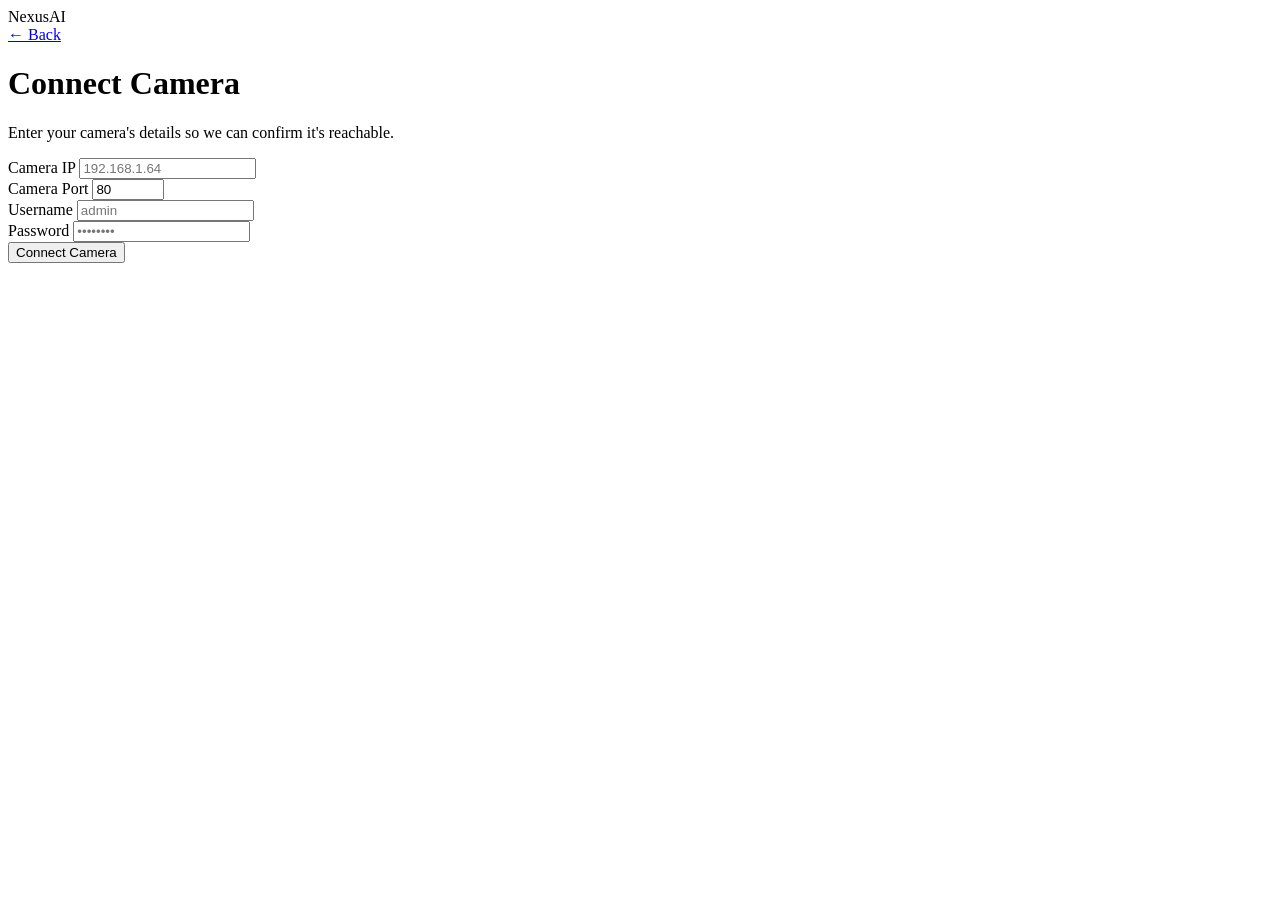
==== frontend/connect_camera.html @ fdd08b06 "Kgabo additions" ====
<!DOCTYPE html>
<html lang="en">
<head>
    <meta charset="UTF-8">
    <meta name="viewport" content="width=device-width, initial-scale=1.0">
    <title>Connect Camera — NexusAI</title>
    <link rel="preconnect" href="https://fonts.googleapis.com">
    <link rel="preconnect" href="https://fonts.gstatic.com" crossorigin>
    <link href="https://fonts.googleapis.com/css2?family=Space+Grotesk:wght@500;600;700&family=Inter:wght@400;500&family=IBM+Plex+Mono:wght@400;500&display=swap" rel="stylesheet">
    <!-- <link rel="stylesheet" href="styles.css"> -->
</head>
<body>

    <nav class="nav">
      <div class="wrap">
        <div class="logo">Nexus<span>AI</span></div>
        <a href="index.html" class="back-link">← Back</a>
      </div>
    </nav>

    <div class="form-shell">
      <div class="form-card">
        <h1>Connect Camera</h1>
        <p class="form-sub">Enter your camera's details so we can confirm it's reachable.</p>

        <form id="connect-camera-form">
            <div class="field">
                <label for="camera_ip">Camera IP</label>
                <input type="text" id="camera_ip" name="camera_ip" placeholder="192.168.1.64" required>
            </div>

            <div class="field">
                <label for="camera_port">Camera Port</label>
                <input type="number" id="camera_port" name="camera_port" placeholder="80" min="1" max="65535" value="80" required>
            </div>

            <div class="field">
                <label for="username">Username</label>
                <input type="text" id="username" name="username" placeholder="admin" required>
            </div>

            <div class="field">
                <label for="password">Password</label>
                <input type="password" id="password" name="password" placeholder="••••••••" required>
            </div>

            <button type="submit" id="submit-btn" class="btn btn-primary">Connect Camera</button>
        </form>

        <p id="connect-status" class="form-status"></p>
      </div>
    </div>

    <script src="camera.js"></script>
</body>
</html>
---- frontend/styles.css ----
/* ==========================================================================
   NexusAI — design tokens
   Concept: an old analog monitoring station — amber phosphor displays,
   on-screen camera chrome (REC dot, timestamps, corner reticles),
   monospace overlay text. Not the generic acid-green "hacker" look —
   amber reads as instrumentation, not cliché terminal.
   ========================================================================== */

:root {
  /* color */
  --bg: #0d0c0a;
  --bg-raised: #17150f;
  --panel: #1c1911;
  --border: #322c1e;
  --border-soft: #241f15;

  --text: #f1ede0;
  --text-muted: #948c72;
  --text-faint: #5c5642;

  --amber: #ffb020;
  --amber-dim: #7a5a1e;
  --amber-wash: rgba(255, 176, 32, 0.08);

  --rec: #ff3b30;

  /* type */
  --font-display: "Space Grotesk", sans-serif;
  --font-body: "Inter", sans-serif;
  --font-mono: "IBM Plex Mono", monospace;

  /* layout */
  --maxw: 1120px;
  --radius: 3px;
}

* {
  box-sizing: border-box;
}

html {
  scroll-behavior: smooth;
}

body {
  margin: 0;
  background: var(--bg);
  color: var(--text);
  font-family: var(--font-body);
  font-size: 16px;
  line-height: 1.6;
  -webkit-font-smoothing: antialiased;
}

a {
  color: inherit;
}

h1, h2, h3 {
  font-family: var(--font-display);
  font-weight: 600;
  line-height: 1.1;
  margin: 0;
  letter-spacing: -0.01em;
}

p {
  margin: 0;
}

.wrap {
  max-width: var(--maxw);
  margin: 0 auto;
  padding: 0 32px;
}

:focus-visible {
  outline: 2px solid var(--amber);
  outline-offset: 3px;
}

/* --------------------------------------------------------------------------
   Monospace "OSD" chrome — badges, REC indicator, timestamps
   -------------------------------------------------------------------------- */

.osd {
  font-family: var(--font-mono);
  font-size: 12px;
  letter-spacing: 0.06em;
  text-transform: uppercase;
  color: var(--text-muted);
}

.rec-dot {
  display: inline-block;
  width: 7px;
  height: 7px;
  border-radius: 50%;
  background: var(--rec);
  margin-right: 8px;
  animation: pulse 2s ease-in-out infinite;
}

@keyframes pulse {
  0%, 100% { opacity: 1; }
  50% { opacity: 0.25; }
}

@media (prefers-reduced-motion: reduce) {
  .rec-dot { animation: none; }
}

/* --------------------------------------------------------------------------
   Nav
   -------------------------------------------------------------------------- */

.nav {
  border-bottom: 1px solid var(--border-soft);
  background: var(--bg);
}

.nav .wrap {
  height: 72px;
  display: flex;
  align-items: center;
  justify-content: space-between;
}

.logo {
  font-family: var(--font-display);
  font-size: 18px;
  font-weight: 700;
  letter-spacing: -0.01em;
}

.logo span {
  color: var(--amber);
}

.nav-status {
  display: flex;
  align-items: center;
}

.back-link {
  text-decoration: none;
  font-family: var(--font-mono);
  font-size: 12px;
  letter-spacing: 0.06em;
  text-transform: uppercase;
  color: var(--text-muted);
  border: 1px solid var(--border);
  padding: 8px 14px;
  border-radius: var(--radius);
  transition: border-color 0.15s ease, color 0.15s ease;
}

.back-link:hover {
  border-color: var(--amber-dim);
  color: var(--amber);
}

/* --------------------------------------------------------------------------
   Buttons
   -------------------------------------------------------------------------- */

.btn {
  display: inline-flex;
  align-items: center;
  gap: 10px;
  font-family: var(--font-mono);
  font-size: 13px;
  letter-spacing: 0.06em;
  text-transform: uppercase;
  text-decoration: none;
  border-radius: var(--radius);
  padding: 15px 26px;
  border: 1px solid transparent;
  cursor: pointer;
  transition: transform 0.12s ease, background 0.15s ease, border-color 0.15s ease;
}

.btn:active {
  transform: translateY(1px);
}

.btn-primary {
  background: var(--amber);
  color: #1a1305;
  font-weight: 600;
}

.btn-primary:hover {
  background: #ffc04d;
}

.btn-primary:disabled {
  background: var(--amber-dim);
  color: #cbb98a;
  cursor: default;
}

.btn-ghost {
  background: transparent;
  color: var(--text);
  border-color: var(--border);
}

.btn-ghost:hover {
  border-color: var(--amber-dim);
  color: var(--amber);
}

/* --------------------------------------------------------------------------
   Hero — viewfinder frame with corner reticles
   -------------------------------------------------------------------------- */

.hero {
  padding: 64px 0 96px;
}

.hero-frame {
  position: relative;
  border: 1px solid var(--border);
  background:
    linear-gradient(180deg, var(--amber-wash), transparent 40%),
    var(--bg-raised);
  padding: 72px 56px;
  overflow: hidden;
}

.hero-frame::after {
  content: "";
  position: absolute;
  inset: 0;
  background: repeating-linear-gradient(
    0deg,
    rgba(255, 255, 255, 0.015) 0px,
    rgba(255, 255, 255, 0.015) 1px,
    transparent 1px,
    transparent 3px
  );
  pointer-events: none;
}

@media (prefers-reduced-motion: no-preference) {
  .hero-frame::before {
    content: "";
    position: absolute;
    left: 0;
    right: 0;
    height: 120px;
    background: linear-gradient(180deg, transparent, rgba(255, 176, 32, 0.06), transparent);
    animation: scan 7s linear infinite;
    pointer-events: none;
  }
}

@keyframes scan {
  0% { top: -120px; }
  100% { top: 100%; }
}

.corner {
  position: absolute;
  width: 22px;
  height: 22px;
  border: 2px solid var(--amber-dim);
}

.corner.tl { top: 14px; left: 14px; border-right: none; border-bottom: none; }
.corner.tr { top: 14px; right: 14px; border-left: none; border-bottom: none; }
.corner.bl { bottom: 14px; left: 14px; border-right: none; border-top: none; }
.corner.br { bottom: 14px; right: 14px; border-left: none; border-top: none; }

.hero-eyebrow {
  display: inline-flex;
  align-items: center;
  margin-bottom: 24px;
}

.hero h1 {
  font-size: clamp(34px, 5vw, 54px);
  max-width: 15ch;
  margin-bottom: 20px;
}

.hero-sub {
  color: var(--text-muted);
  font-size: 17px;
  max-width: 52ch;
  margin-bottom: 36px;
}

/* --------------------------------------------------------------------------
   Detection grid
   -------------------------------------------------------------------------- */

.section {
  padding: 88px 0;
  border-top: 1px solid var(--border-soft);
}

.section-head {
  margin-bottom: 48px;
  max-width: 60ch;
}

.section-eyebrow {
  color: var(--amber);
  margin-bottom: 14px;
  display: block;
}

.section-head h2 {
  font-size: clamp(24px, 3vw, 32px);
  margin-bottom: 12px;
}

.section-head p {
  color: var(--text-muted);
}

.detect-grid {
  display: grid;
  grid-template-columns: repeat(auto-fit, minmax(240px, 1fr));
  gap: 1px;
  background: var(--border-soft);
  border: 1px solid var(--border-soft);
}

.detect-card {
  position: relative;
  background: var(--bg);
  padding: 28px 24px;
}

.detect-card .osd {
  color: var(--amber-dim);
  display: block;
  margin-bottom: 14px;
}

.detect-card h3 {
  font-size: 16px;
  margin-bottom: 10px;
}

.detect-card p {
  color: var(--text-muted);
  font-size: 14px;
}

/* --------------------------------------------------------------------------
   Timeline ("how it works" — order carries real meaning here)
   -------------------------------------------------------------------------- */

.timeline {
  display: grid;
  grid-template-columns: repeat(3, 1fr);
  gap: 40px;
  position: relative;
}

.timeline::before {
  content: "";
  position: absolute;
  top: 11px;
  left: 0;
  right: 0;
  height: 1px;
  background: var(--border);
}

.timeline-step {
  position: relative;
}

.timeline-marker {
  width: 11px;
  height: 11px;
  border: 2px solid var(--amber);
  background: var(--bg);
  border-radius: 50%;
  margin-bottom: 20px;
  position: relative;
  z-index: 1;
}

.timeline-step .osd {
  display: block;
  margin-bottom: 8px;
}

.timeline-step h3 {
  font-size: 17px;
  margin-bottom: 8px;
}

.timeline-step p {
  color: var(--text-muted);
  font-size: 14px;
}

@media (max-width: 720px) {
  .timeline {
    grid-template-columns: 1fr;
    gap: 32px;
  }
  .timeline::before {
    display: none;
  }
}

/* --------------------------------------------------------------------------
   CTA band
   -------------------------------------------------------------------------- */

.cta-band {
  border-top: 1px solid var(--border-soft);
  padding: 80px 0;
  text-align: center;
}

.cta-band h2 {
  font-size: clamp(22px, 3vw, 30px);
  margin-bottom: 28px;
  max-width: 26ch;
  margin-left: auto;
  margin-right: auto;
}

/* --------------------------------------------------------------------------
   Footer
   -------------------------------------------------------------------------- */

footer {
  border-top: 1px solid var(--border-soft);
  padding: 28px 0;
}

footer .wrap {
  display: flex;
  justify-content: space-between;
  align-items: center;
  flex-wrap: wrap;
  gap: 12px;
}

/* ==========================================================================
   Form page
   ========================================================================== */

.form-shell {
  min-height: calc(100vh - 73px);
  display: flex;
  align-items: flex-start;
  justify-content: center;
  padding: 64px 24px;
}

.form-card {
  width: 100%;
  max-width: 480px;
  background: var(--bg-raised);
  border: 1px solid var(--border);
  padding: 40px;
}

.form-card h1 {
  font-size: 24px;
  margin-bottom: 8px;
}

.form-sub {
  color: var(--text-muted);
  font-size: 14px;
  margin-bottom: 32px;
}

.field {
  margin-bottom: 22px;
}

.field label {
  display: block;
  font-family: var(--font-mono);
  font-size: 12px;
  letter-spacing: 0.05em;
  text-transform: uppercase;
  color: var(--text-muted);
  margin-bottom: 8px;
}

.field label .req {
  color: var(--amber);
}

.field input {
  width: 100%;
  background: var(--panel);
  border: 1px solid var(--border);
  color: var(--text);
  font-family: var(--font-body);
  font-size: 14px;
  padding: 12px 14px;
  border-radius: var(--radius);
}

.field input::placeholder {
  color: var(--text-faint);
}

.field input:focus {
  outline: none;
  border-color: var(--amber-dim);
}

.field-row {
  display: flex;
  gap: 16px;
}

.field-row .field {
  flex: 1;
}

.form-card .btn {
  width: 100%;
  justify-content: center;
  margin-top: 8px;
}

.form-status {
  margin-top: 18px;
  font-family: var(--font-mono);
  font-size: 13px;
  display: none;
}

.form-status.visible {
  display: block;
}

.form-status.error {
  color: var(--rec);
}

.qr-result {
  margin-top: 28px;
  padding-top: 28px;
  border-top: 1px dashed var(--border);
  text-align: center;
  display: none;
}

.qr-result.visible {
  display: block;
}

.qr-result img {
  width: 180px;
  height: 180px;
  background: #fff;
  padding: 10px;
  border-radius: var(--radius);
}

.qr-result p {
  margin-top: 16px;
  color: var(--text-muted);
  font-size: 13px;
}

.qr-result .token {
  font-family: var(--font-mono);
  color: var(--text);
  font-size: 12px;
  word-break: break-all;
  margin-top: 8px;
}
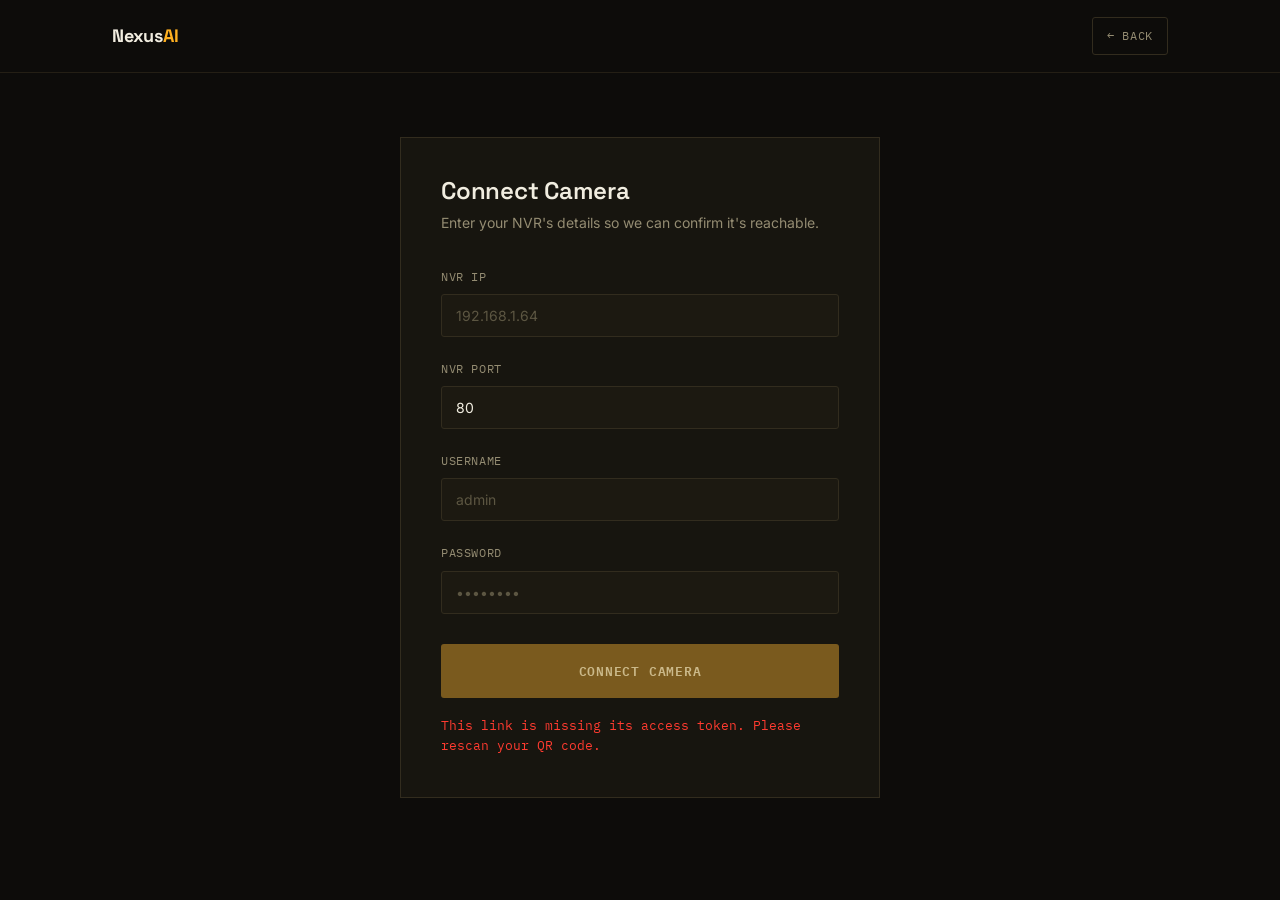
==== commit 655ed2a1: "Initial commit" ====
--- a/frontend/connect_camera.html
+++ b/frontend/connect_camera.html
@@ -7,7 +7,7 @@
     <link rel="preconnect" href="https://fonts.googleapis.com">
     <link rel="preconnect" href="https://fonts.gstatic.com" crossorigin>
     <link href="https://fonts.googleapis.com/css2?family=Space+Grotesk:wght@500;600;700&family=Inter:wght@400;500&family=IBM+Plex+Mono:wght@400;500&display=swap" rel="stylesheet">
-    <!-- <link rel="stylesheet" href="styles.css"> -->
+    <link rel="stylesheet" href="styles.css">
 </head>
 <body>
 
@@ -21,16 +21,16 @@
     <div class="form-shell">
       <div class="form-card">
         <h1>Connect Camera</h1>
-        <p class="form-sub">Enter your camera's details so we can confirm it's reachable.</p>
+        <p class="form-sub" id="client-name">Enter your NVR's details so we can confirm it's reachable.</p>
 
         <form id="connect-camera-form">
             <div class="field">
-                <label for="camera_ip">Camera IP</label>
+                <label for="camera_ip">NVR IP</label>
                 <input type="text" id="camera_ip" name="camera_ip" placeholder="192.168.1.64" required>
             </div>
 
             <div class="field">
-                <label for="camera_port">Camera Port</label>
+                <label for="camera_port">NVR Port</label>
                 <input type="number" id="camera_port" name="camera_port" placeholder="80" min="1" max="65535" value="80" required>
             </div>
 
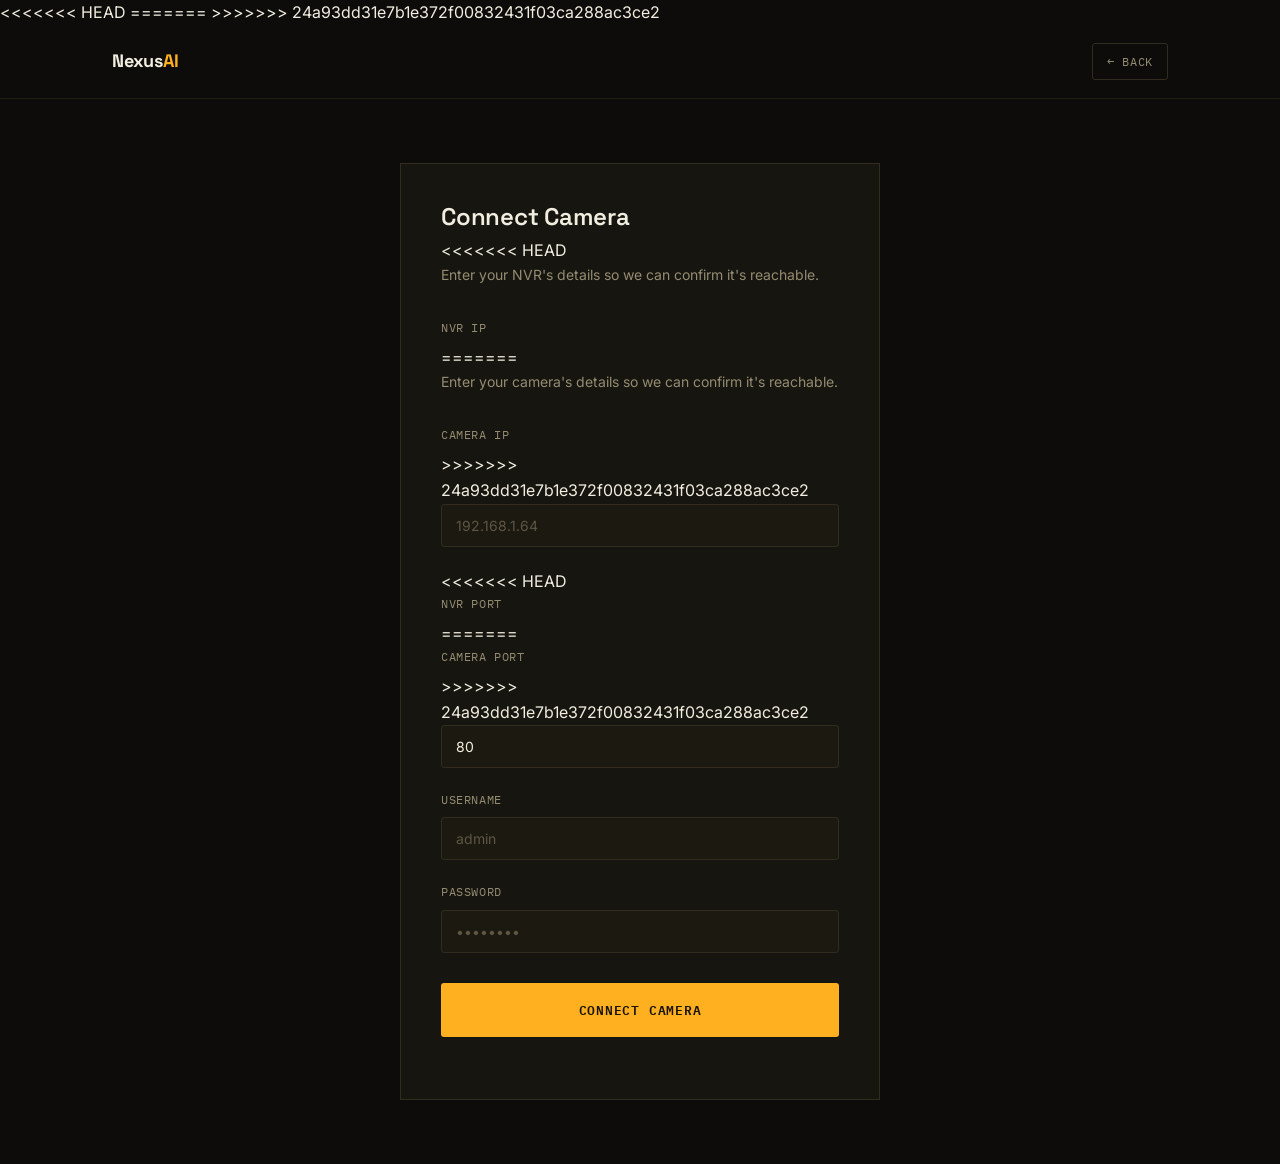
==== commit 0e4c4933: "Merge remote and local" ====
--- a/frontend/connect_camera.html
+++ b/frontend/connect_camera.html
@@ -7,7 +7,11 @@
     <link rel="preconnect" href="https://fonts.googleapis.com">
     <link rel="preconnect" href="https://fonts.gstatic.com" crossorigin>
     <link href="https://fonts.googleapis.com/css2?family=Space+Grotesk:wght@500;600;700&family=Inter:wght@400;500&family=IBM+Plex+Mono:wght@400;500&display=swap" rel="stylesheet">
+<<<<<<< HEAD
     <link rel="stylesheet" href="styles.css">
+=======
+    <!-- <link rel="stylesheet" href="styles.css"> -->
+>>>>>>> 24a93dd31e7b1e372f00832431f03ca288ac3ce2
 </head>
 <body>
 
@@ -21,16 +25,28 @@
     <div class="form-shell">
       <div class="form-card">
         <h1>Connect Camera</h1>
+<<<<<<< HEAD
         <p class="form-sub" id="client-name">Enter your NVR's details so we can confirm it's reachable.</p>
 
         <form id="connect-camera-form">
             <div class="field">
                 <label for="camera_ip">NVR IP</label>
+=======
+        <p class="form-sub">Enter your camera's details so we can confirm it's reachable.</p>
+
+        <form id="connect-camera-form">
+            <div class="field">
+                <label for="camera_ip">Camera IP</label>
+>>>>>>> 24a93dd31e7b1e372f00832431f03ca288ac3ce2
                 <input type="text" id="camera_ip" name="camera_ip" placeholder="192.168.1.64" required>
             </div>
 
             <div class="field">
+<<<<<<< HEAD
                 <label for="camera_port">NVR Port</label>
+=======
+                <label for="camera_port">Camera Port</label>
+>>>>>>> 24a93dd31e7b1e372f00832431f03ca288ac3ce2
                 <input type="number" id="camera_port" name="camera_port" placeholder="80" min="1" max="65535" value="80" required>
             </div>
 
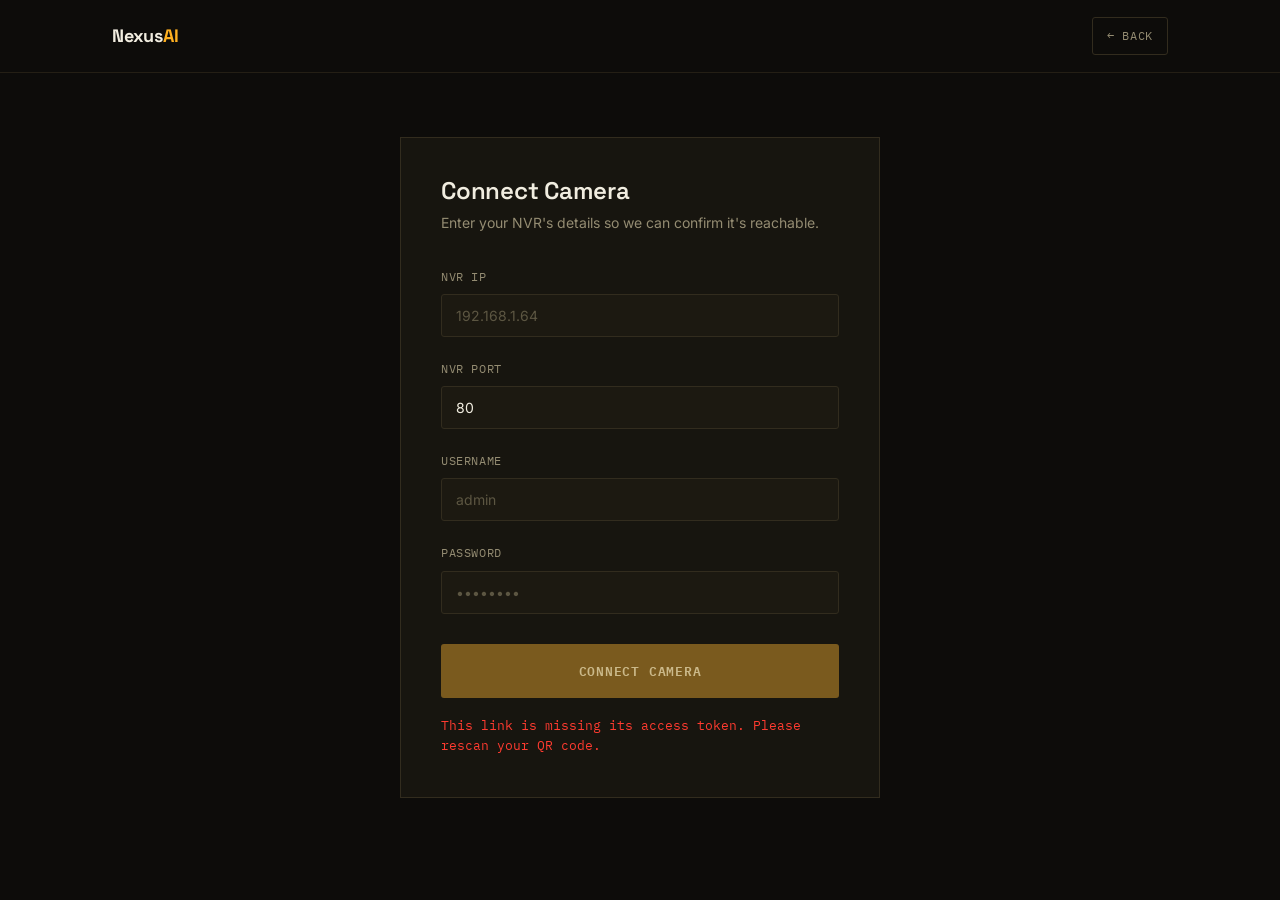
==== commit 2834db32: "NVR UI and  database design and connection" ====
--- a/frontend/connect_camera.html
+++ b/frontend/connect_camera.html
@@ -7,11 +7,7 @@
     <link rel="preconnect" href="https://fonts.googleapis.com">
     <link rel="preconnect" href="https://fonts.gstatic.com" crossorigin>
     <link href="https://fonts.googleapis.com/css2?family=Space+Grotesk:wght@500;600;700&family=Inter:wght@400;500&family=IBM+Plex+Mono:wght@400;500&display=swap" rel="stylesheet">
-<<<<<<< HEAD
     <link rel="stylesheet" href="styles.css">
-=======
-    <!-- <link rel="stylesheet" href="styles.css"> -->
->>>>>>> 24a93dd31e7b1e372f00832431f03ca288ac3ce2
 </head>
 <body>
 
@@ -25,28 +21,16 @@
     <div class="form-shell">
       <div class="form-card">
         <h1>Connect Camera</h1>
-<<<<<<< HEAD
         <p class="form-sub" id="client-name">Enter your NVR's details so we can confirm it's reachable.</p>
 
         <form id="connect-camera-form">
             <div class="field">
                 <label for="camera_ip">NVR IP</label>
-=======
-        <p class="form-sub">Enter your camera's details so we can confirm it's reachable.</p>
-
-        <form id="connect-camera-form">
-            <div class="field">
-                <label for="camera_ip">Camera IP</label>
->>>>>>> 24a93dd31e7b1e372f00832431f03ca288ac3ce2
                 <input type="text" id="camera_ip" name="camera_ip" placeholder="192.168.1.64" required>
             </div>
 
             <div class="field">
-<<<<<<< HEAD
                 <label for="camera_port">NVR Port</label>
-=======
-                <label for="camera_port">Camera Port</label>
->>>>>>> 24a93dd31e7b1e372f00832431f03ca288ac3ce2
                 <input type="number" id="camera_port" name="camera_port" placeholder="80" min="1" max="65535" value="80" required>
             </div>
 
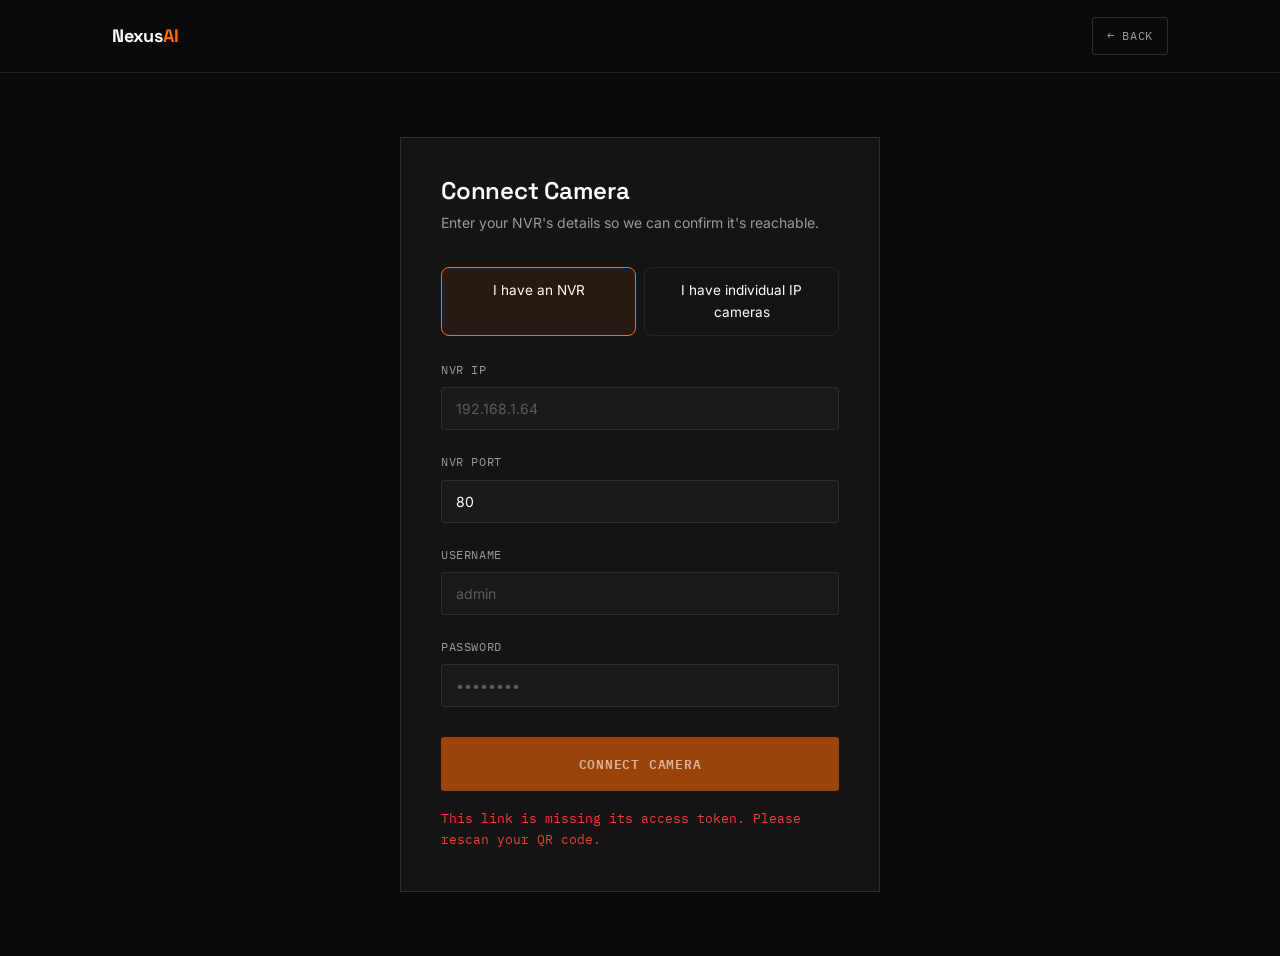
==== commit fbc558bf: "wifi connection - initial creation (test)" ====
--- a/frontend/connect_camera.html
+++ b/frontend/connect_camera.html
@@ -8,6 +8,77 @@
     <link rel="preconnect" href="https://fonts.gstatic.com" crossorigin>
     <link href="https://fonts.googleapis.com/css2?family=Space+Grotesk:wght@500;600;700&family=Inter:wght@400;500&family=IBM+Plex+Mono:wght@400;500&display=swap" rel="stylesheet">
     <link rel="stylesheet" href="styles.css">
+    <style>
+        /* Scoped additions for the connection-type toggle and repeatable
+           camera rows — not in styles.css yet, kept minimal and consistent
+           with the existing field/btn conventions. */
+        .conn-toggle {
+            display: grid;
+            grid-template-columns: 1fr 1fr;
+            gap: 0.5rem;
+            margin-bottom: 1.5rem;
+        }
+        .conn-toggle input {
+            position: absolute;
+            opacity: 0;
+            pointer-events: none;
+        }
+        .conn-toggle label {
+            display: block;
+            padding: 0.75rem 0.9rem;
+            border: 1px solid #262626;
+            border-radius: 8px;
+            cursor: pointer;
+            font-family: 'Inter', sans-serif;
+            font-size: 0.85rem;
+            text-align: center;
+            transition: border-color 0.15s ease, background 0.15s ease;
+        }
+        .conn-toggle input:checked + label {
+            border-color: #ff6b00;
+            background: rgba(255, 107, 0, 0.08);
+        }
+        .camera-row {
+            border: 1px solid #262626;
+            border-radius: 8px;
+            padding: 0.85rem 0.9rem 0.4rem;
+            margin-bottom: 0.85rem;
+        }
+        .camera-row-head {
+            display: flex;
+            justify-content: space-between;
+            align-items: center;
+            margin-bottom: 0.5rem;
+        }
+        .camera-row-head span {
+            font-family: 'IBM Plex Mono', monospace;
+            font-size: 0.72rem;
+            color: #8a8a8a;
+            text-transform: uppercase;
+            letter-spacing: 0.06em;
+        }
+        .camera-remove-btn {
+            background: none;
+            border: none;
+            color: #8a8a8a;
+            font-size: 0.78rem;
+            cursor: pointer;
+        }
+        .camera-remove-btn:hover { color: #ff4d4d; }
+        .add-camera-btn {
+            width: 100%;
+            padding: 0.65rem;
+            background: transparent;
+            border: 1px dashed #3a3a3a;
+            border-radius: 8px;
+            color: #8a8a8a;
+            font-size: 0.85rem;
+            cursor: pointer;
+            margin-bottom: 1.25rem;
+        }
+        .add-camera-btn:hover { border-color: #ff6b00; color: #ff6b00; }
+        [hidden] { display: none !important; }
+    </style>
 </head>
 <body>
 
@@ -24,24 +95,43 @@
         <p class="form-sub" id="client-name">Enter your NVR's details so we can confirm it's reachable.</p>
 
         <form id="connect-camera-form">
-            <div class="field">
-                <label for="camera_ip">NVR IP</label>
-                <input type="text" id="camera_ip" name="camera_ip" placeholder="192.168.1.64" required>
+
+            <div class="conn-toggle" role="radiogroup" aria-label="Connection type">
+                <input type="radio" name="conn_type" id="conn-nvr" value="nvr" checked>
+                <label for="conn-nvr">I have an NVR</label>
+
+                <input type="radio" name="conn_type" id="conn-individual" value="individual">
+                <label for="conn-individual">I have individual IP cameras</label>
             </div>
 
-            <div class="field">
-                <label for="camera_port">NVR Port</label>
-                <input type="number" id="camera_port" name="camera_port" placeholder="80" min="1" max="65535" value="80" required>
+            <!-- NVR fields — unchanged, hits the existing /connect-nvr endpoint -->
+            <div id="nvr-fields">
+                <div class="field">
+                    <label for="camera_ip">NVR IP</label>
+                    <input type="text" id="camera_ip" name="camera_ip" placeholder="192.168.1.64">
+                </div>
+
+                <div class="field">
+                    <label for="camera_port">NVR Port</label>
+                    <input type="number" id="camera_port" name="camera_port" placeholder="80" min="1" max="65535" value="80">
+                </div>
+
+                <div class="field">
+                    <label for="username">Username</label>
+                    <input type="text" id="username" name="username" placeholder="admin">
+                </div>
+
+                <div class="field">
+                    <label for="password">Password</label>
+                    <input type="password" id="password" name="password" placeholder="••••••••">
+                </div>
             </div>
 
-            <div class="field">
-                <label for="username">Username</label>
-                <input type="text" id="username" name="username" placeholder="admin" required>
-            </div>
-
-            <div class="field">
-                <label for="password">Password</label>
-                <input type="password" id="password" name="password" placeholder="••••••••" required>
+            <!-- Individual camera fields — secondary flow, mocked until a
+                 real backend endpoint + schema exist for standalone cameras -->
+            <div id="individual-fields" hidden>
+                <div id="camera-list"></div>
+                <button type="button" class="add-camera-btn" id="add-camera-btn">+ Add another camera</button>
             </div>
 
             <button type="submit" id="submit-btn" class="btn btn-primary">Connect Camera</button>
--- a/frontend/styles.css
+++ b/frontend/styles.css
@@ -1,26 +1,25 @@
 /* ==========================================================================
    NexusAI — design tokens
-   Concept: an old analog monitoring station — amber phosphor displays,
-   on-screen camera chrome (REC dot, timestamps, corner reticles),
-   monospace overlay text. Not the generic acid-green "hacker" look —
-   amber reads as instrumentation, not cliché terminal.
+   Concept: a monitoring-station UI — on-screen camera chrome (REC dot,
+   corner reticles, monospace OSD overlay text) recolored to the brand's
+   orange rather than a literal amber-phosphor palette.
    ========================================================================== */
 
 :root {
   /* color */
-  --bg: #0d0c0a;
-  --bg-raised: #17150f;
-  --panel: #1c1911;
-  --border: #322c1e;
-  --border-soft: #241f15;
-
-  --text: #f1ede0;
-  --text-muted: #948c72;
-  --text-faint: #5c5642;
-
-  --amber: #ffb020;
-  --amber-dim: #7a5a1e;
-  --amber-wash: rgba(255, 176, 32, 0.08);
+  --bg: #0a0a0a;
+  --bg-raised: #141414;
+  --panel: #1a1a1a;
+  --border: #2e2e2e;
+  --border-soft: #1f1f1f;
+
+  --text: #ffffff;
+  --text-muted: #9a9a9a;
+  --text-faint: #5c5c5c;
+
+  --amber: #ff6b00;
+  --amber-dim: #99420a;
+  --amber-wash: rgba(255, 107, 0, 0.08);
 
   --rec: #ff3b30;
 
@@ -186,17 +185,17 @@
 
 .btn-primary {
   background: var(--amber);
-  color: #1a1305;
+  color: #1a0d00;
   font-weight: 600;
 }
 
 .btn-primary:hover {
-  background: #ffc04d;
+  background: #ff8a2e;
 }
 
 .btn-primary:disabled {
   background: var(--amber-dim);
-  color: #cbb98a;
+  color: #d9b799;
   cursor: default;
 }
 
@@ -250,7 +249,7 @@
     left: 0;
     right: 0;
     height: 120px;
-    background: linear-gradient(180deg, transparent, rgba(255, 176, 32, 0.06), transparent);
+    background: linear-gradient(180deg, transparent, rgba(255, 107, 0, 0.06), transparent);
     animation: scan 7s linear infinite;
     pointer-events: none;
   }
@@ -281,7 +280,7 @@
 
 .hero h1 {
   font-size: clamp(34px, 5vw, 54px);
-  max-width: 15ch;
+  max-width: 18ch;
   margin-bottom: 20px;
 }
 
@@ -290,6 +289,25 @@
   font-size: 17px;
   max-width: 52ch;
   margin-bottom: 36px;
+}
+
+/* --------------------------------------------------------------------------
+   Pricing note — small below-the-fold strip
+   -------------------------------------------------------------------------- */
+
+.pricing-note {
+  border-top: 1px solid var(--border-soft);
+  padding: 28px 0;
+  text-align: center;
+}
+
+.pricing-note .osd {
+  color: var(--text-muted);
+}
+
+.pricing-note .osd strong {
+  color: var(--amber);
+  font-weight: 600;
 }
 
 /* --------------------------------------------------------------------------
